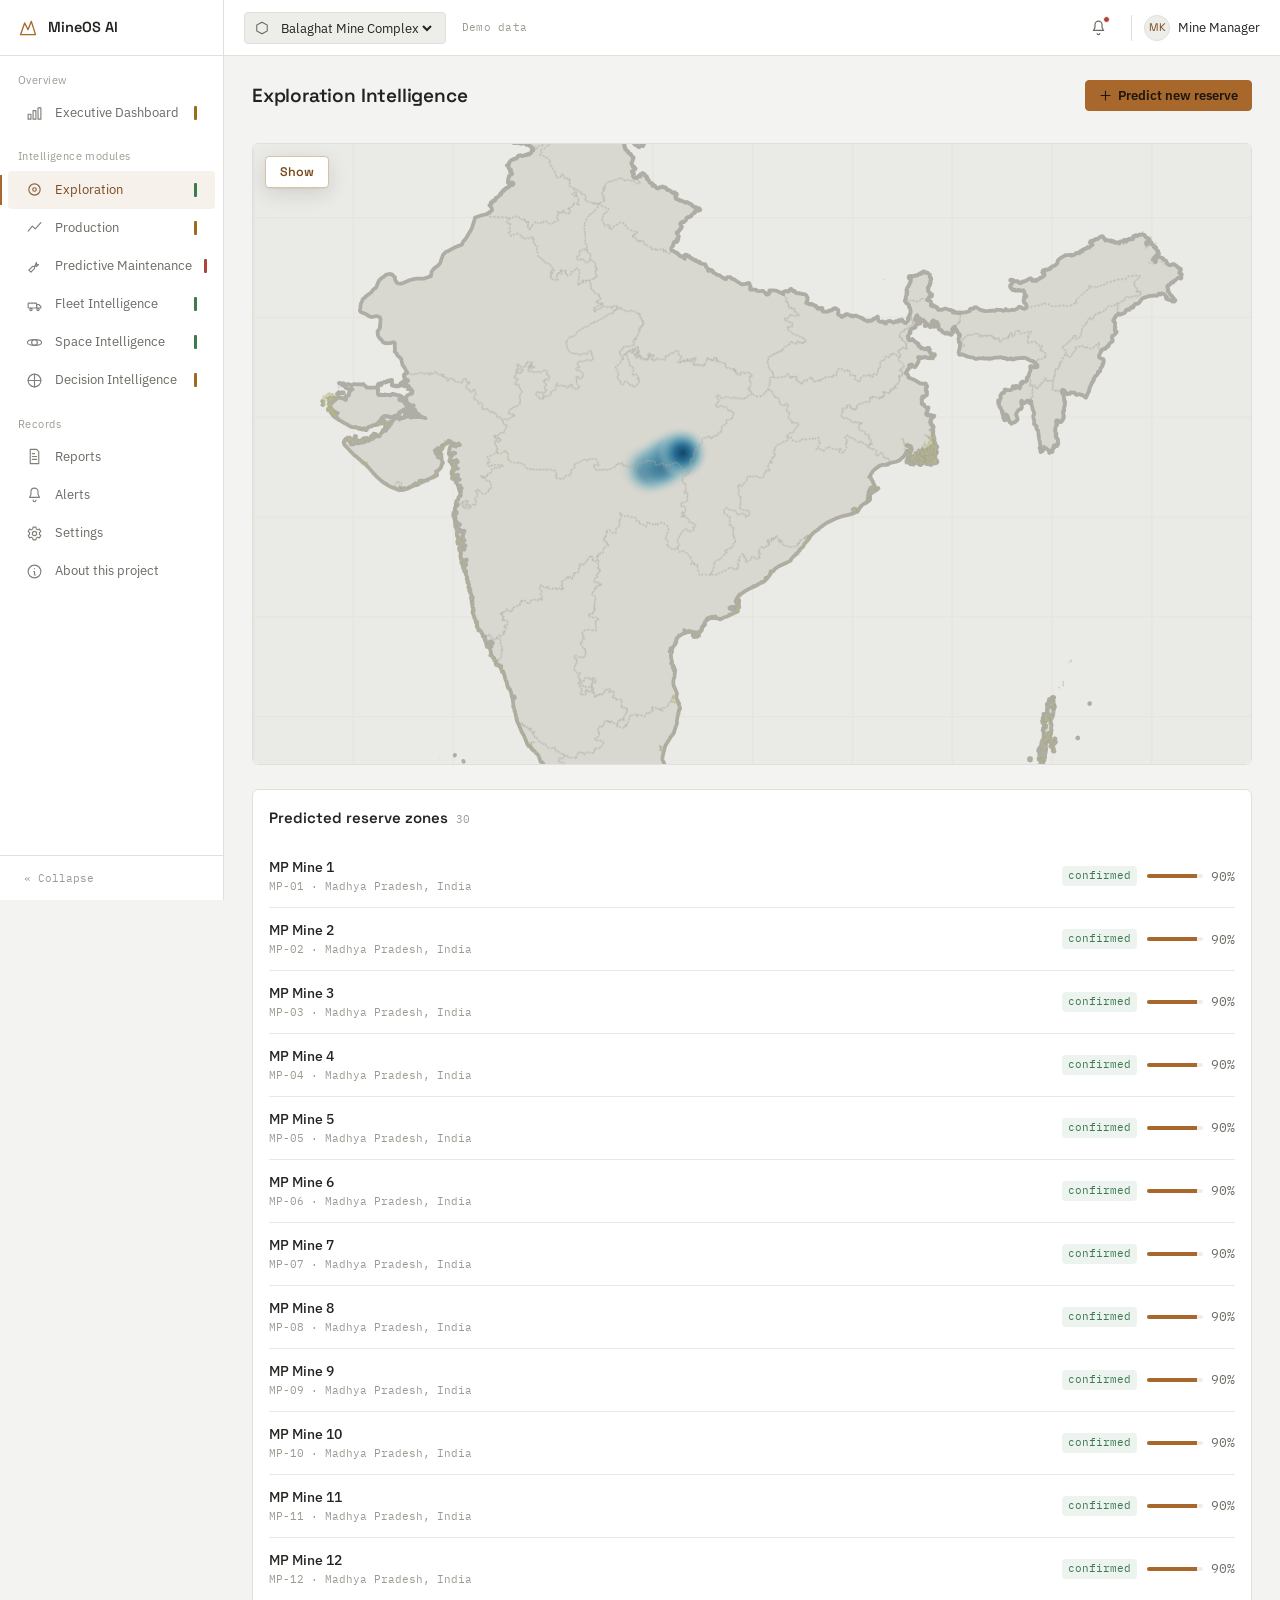
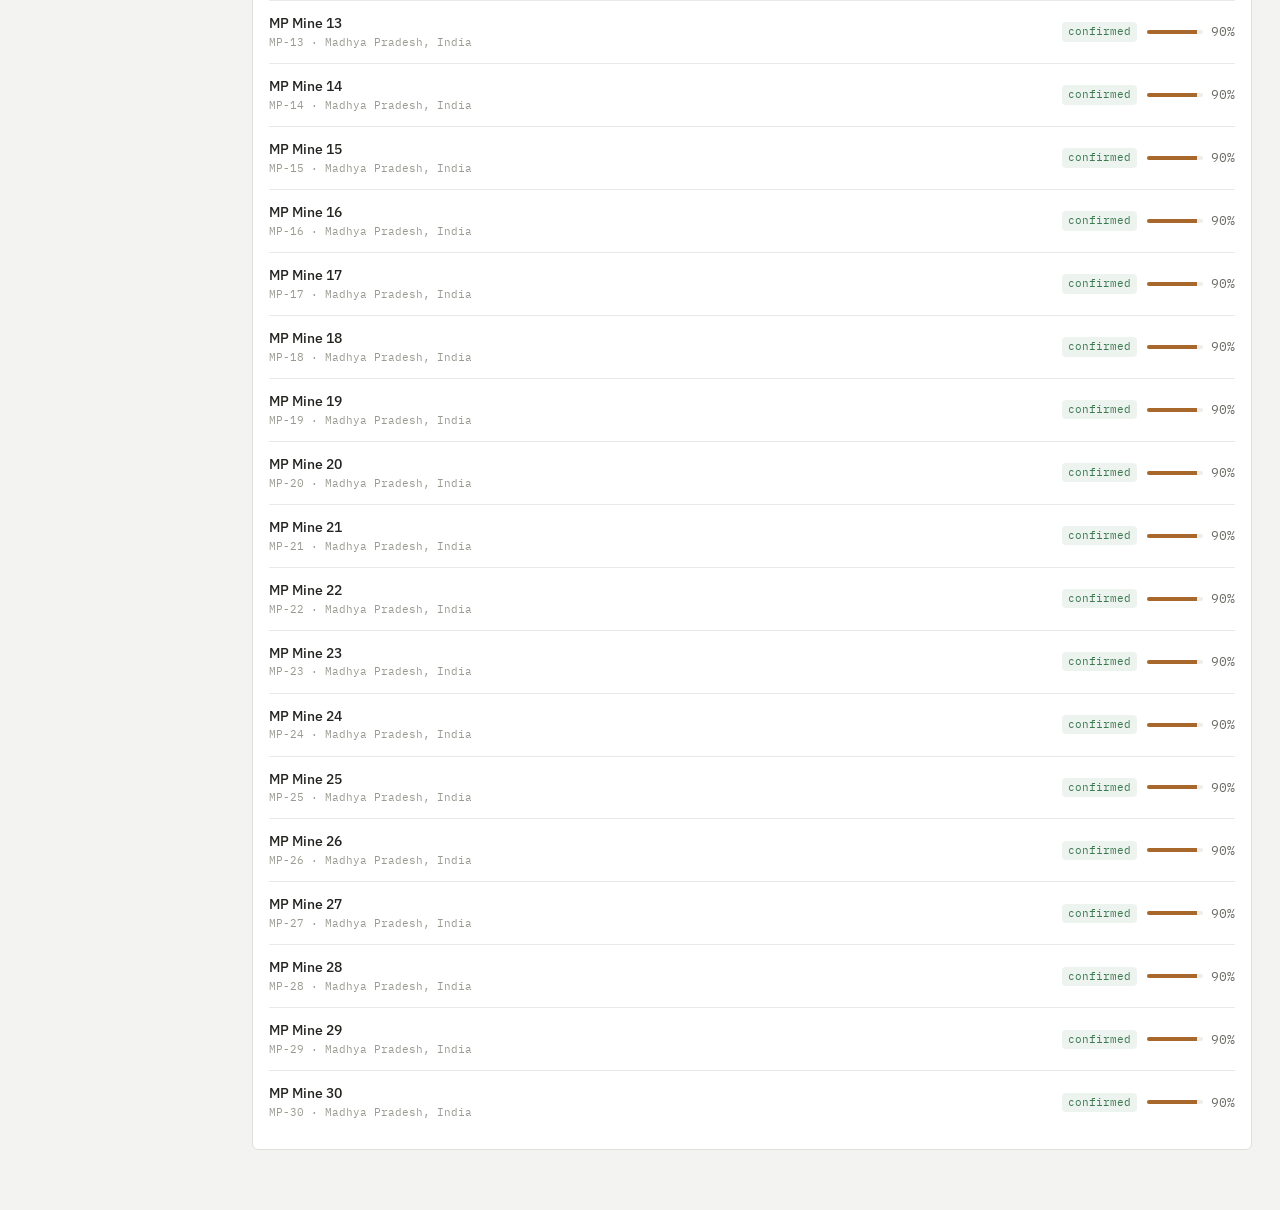
==== exploration.html @ 304593d7 "Initial commit" ====
<!DOCTYPE html>
<html lang="en">
<head>
<meta charset="UTF-8" />
<meta name="viewport" content="width=device-width, initial-scale=1.0" />
<title>Exploration Intelligence — MineOS AI</title>
<link rel="stylesheet" href="css/base.css" />
<link rel="stylesheet" href="css/layout.css" />
<link rel="stylesheet" href="css/components.css" />
<link rel="stylesheet" href="css/pages/exploration.css" />
</head>
<body>

  <div id="map"></div>
<div class="shell">
  <aside class="sidebar" id="app-shell-sidebar"></aside>
  <header class="topbar" id="app-shell-topbar"></header>

  <main class="main">
    <div class="page-header">
      <h1>Exploration Intelligence</h1>
      <button class="btn btn--primary" id="predict-btn">
        <svg width="14" height="14" viewBox="0 0 24 24" fill="none" stroke="currentColor" stroke-width="2"><path d="M12 3v18M3 12h18"/></svg>
        Predict new reserve
      </button>
    </div>

    <div class="exploration-layout">
      <div class="panel panel--flush">
        <div class="map-panel" id="exp-map"></div>
      </div>
      <div class="panel">
        <div class="section-title">Predicted reserve zones <span class="count" id="zone-count"></span></div>
        <div id="zone-list"></div>
      </div>
    </div>
  </main>
</div>

<script src="js/data/mock/reserves.js"></script>
<script src="js/services/api.js"></script>
<script src="js/components/mapPanel.js"></script>
<script src="js/nav.js"></script>
<script src="js/pages/exploration.js"></script>
</body>
</html>
---- css/base.css ----
/* ==========================================================================
   MineOS AI — base.css

   Design language: a mine site's control room, not a startup landing page.
   Flat surfaces, hairline rule lines, one accent colour used only where it
   means something (action, alert, live status). Hierarchy comes from type
   and spacing first; borders and shadows are the exception, not the default.
   ========================================================================== */

@import url('https://fonts.googleapis.com/css2?family=Space+Grotesk:wght@500;600&family=IBM+Plex+Sans:wght@400;500;600&family=IBM+Plex+Mono:wght@400;500&display=swap');

:root {
  /* --- Color system: bg / surface / text / muted / border / accent --- */
  --bg: #F3F3F1;          /* page background */
  --surface: #FFFFFF;     /* card / panel surface */
  --surface-2: #EDEDEA;   /* recessed / hover surface */
  --border: #E0DFDA;      /* hairline dividers */
  --border-soft: #E9E8E4; /* lighter rule, e.g. between rows inside a panel */
  --border-strong: #C9C8C1;

  --text: #232320;        /* primary text — warm near-black, not pure black */
  --text-muted: #6B6A63;  /* secondary text */
  --text-faint: #9B9A92;  /* tertiary / disabled */

  --accent: #A8672B;      /* the one accent — raw manganese ore, used deliberately */
  --accent-ink: #7A4B1F;  /* accent at text-weight contrast on light surfaces */
  --accent-dim: #D8C2A6;  /* accent border at low emphasis */
  --accent-wash: rgba(168, 103, 43, 0.09);

  --good: #3C7A50;
  --good-wash: rgba(60, 122, 80, 0.09);
  --watch: #9C6C1E;
  --watch-wash: rgba(156, 108, 30, 0.10);
  --critical: #AE4438;
  --critical-wash: rgba(174, 68, 56, 0.09);
  --info: #3D6E8F;
  --info-wash: rgba(61, 110, 143, 0.09);

  /* Shadows are reserved for things that actually float above content:
     the modal overlay, an open dropdown, a tooltip. Not for ordinary cards. */
  --shadow-elevated: 0 6px 20px rgba(30, 28, 22, 0.12), 0 1px 2px rgba(30, 28, 22, 0.06);

  /* --- Type: 5 sizes, 3 weights. Resist adding more. --- */
  --font-display: 'Space Grotesk', 'Arial Narrow', sans-serif;
  --font-body: 'IBM Plex Sans', -apple-system, BlinkMacSystemFont, sans-serif;
  --font-mono: 'IBM Plex Mono', 'Courier New', monospace;

  --text-xs: 11px;    /* micro labels, mono readouts */
  --text-sm: 12.5px;  /* secondary UI text */
  --text-base: 13.5px;/* body default */
  --text-md: 15px;    /* section titles, emphasis */
  --text-lg: 19px;    /* page headings */
  --text-xl: 28px;    /* the one "hero number" size, used sparingly */

  /* --- Spacing scale — used for margins/gaps instead of one-off values --- */
  --space-1: 4px;
  --space-2: 8px;
  --space-3: 12px;
  --space-4: 16px;
  --space-5: 24px;
  --space-6: 32px;
  --space-7: 44px;

  /* --- Layout --- */
  --topbar-h: 56px;
  --sidebar-w: 224px;
  --sidebar-w-collapsed: 60px;
  --radius: 6px;       /* panels, cards — a corner, not a pill */
  --radius-sm: 4px;    /* buttons, inputs, small chips */
  --ease: 160ms ease;
}

* { box-sizing: border-box; }
html { -webkit-text-size-adjust: 100%; }

body {
  margin: 0;
  background: var(--bg);
  color: var(--text);
  font-family: var(--font-body);
  font-size: var(--text-base);
  line-height: 1.55;
  -webkit-font-smoothing: antialiased;
}

h1, h2, h3, h4 {
  font-family: var(--font-display);
  font-weight: 600;
  margin: 0;
  color: var(--text);
  letter-spacing: -0.01em;
}

p { margin: 0 0 0.75em; color: var(--text-muted); max-width: 62ch; }
p:last-child { margin-bottom: 0; }

a { color: inherit; text-decoration: none; }
button { font-family: inherit; cursor: pointer; }
table { border-collapse: collapse; width: 100%; }

::selection { background: var(--accent-wash); color: var(--text); }

:focus-visible {
  outline: 2px solid var(--accent);
  outline-offset: 2px;
}

/* Numeric / instrument-readout text */
.num {
  font-family: var(--font-mono);
  font-variant-numeric: tabular-nums;
}

.label {
  font-size: var(--text-xs);
  color: var(--text-faint);
  letter-spacing: 0.02em;
}

.section-title {
  font-family: var(--font-display);
  font-size: var(--text-md);
  font-weight: 600;
  color: var(--text);
  display: flex;
  align-items: baseline;
  gap: var(--space-2);
  margin-bottom: var(--space-4);
}

.section-title .count {
  font-family: var(--font-mono);
  font-size: var(--text-xs);
  color: var(--text-faint);
  font-weight: 400;
}

.visually-hidden {
  position: absolute;
  width: 1px; height: 1px;
  overflow: hidden;
  clip: rect(0 0 0 0);
}

@media (prefers-reduced-motion: reduce) {
  * { animation-duration: 0.001ms !important; transition-duration: 0.001ms !important; }
}

::-webkit-scrollbar { width: 9px; height: 9px; }
::-webkit-scrollbar-track { background: transparent; }
::-webkit-scrollbar-thumb { background: var(--border-strong); border-radius: 5px; }
::-webkit-scrollbar-thumb:hover { background: var(--text-faint); }
---- css/layout.css ----
/* ==========================================================================
   MineOS AI — layout.css
   Topbar + sidebar shell shared by every authenticated page.
   ========================================================================== */

.shell {
  display: grid;
  grid-template-columns: var(--sidebar-w) 1fr;
  grid-template-rows: var(--topbar-h) 1fr;
  grid-template-areas:
    "sidebar topbar"
    "sidebar main";
  min-height: 100vh;
}

.shell.is-collapsed {
  grid-template-columns: var(--sidebar-w-collapsed) 1fr;
}

/* ---------- Topbar ---------- */
.topbar {
  grid-area: topbar;
  display: flex;
  align-items: center;
  gap: 16px;
  padding: 0 20px;
  background: var(--surface);
  border-bottom: 1px solid var(--border);
  position: sticky;
  top: 0;
  z-index: 20;
}

.topbar__site-select {
  display: flex;
  align-items: center;
  gap: 8px;
  padding: 6px 10px;
  background: var(--surface-2);
  border: 1px solid var(--border);
  border-radius: var(--radius-sm);
  font-size: 12.5px;
  color: var(--text-muted);
}
.topbar__site-select select {
  background: transparent;
  border: none;
  color: var(--text);
  font-family: var(--font-body);
  font-size: 12.5px;
}

.topbar__spacer { flex: 1; }

.topbar__demo-flag {
  font-size: var(--text-xs);
  font-family: var(--font-mono);
  color: var(--text-faint);
  letter-spacing: 0.02em;
}

.topbar__icon-btn {
  position: relative;
  width: 34px; height: 34px;
  display: grid;
  place-items: center;
  background: transparent;
  border: 1px solid transparent;
  border-radius: var(--radius-sm);
  color: var(--text-muted);
  transition: background var(--ease), border-color var(--ease), color var(--ease);
}
.topbar__icon-btn.topbar__menu-btn { display: none; }
.topbar__icon-btn:hover { background: var(--surface-2); border-color: var(--border); color: var(--text); }

.topbar__badge {
  position: absolute;
  top: 4px; right: 4px;
  width: 7px; height: 7px;
  border-radius: 50%;
  background: var(--critical);
  border: 1.5px solid var(--surface);
}

.topbar__user {
  display: flex;
  align-items: center;
  gap: 8px;
  padding-left: 12px;
  border-left: 1px solid var(--border);
  font-size: 12.5px;
}
.topbar__avatar {
  width: 26px; height: 26px;
  border-radius: 50%;
  background: var(--surface-2);
  border: 1px solid var(--border);
  display: grid;
  place-items: center;
  font-family: var(--font-display);
  font-size: 11px;
  color: var(--accent-ink);
}

/* ---------- Sidebar ---------- */
.sidebar {
  grid-area: sidebar;
  background: var(--surface);
  border-right: 1px solid var(--border);
  display: flex;
  flex-direction: column;
  position: sticky;
  top: 0;
  height: 100vh;
  overflow-y: auto;
}

.sidebar__brand {
  height: var(--topbar-h);
  display: flex;
  align-items: center;
  gap: 10px;
  padding: 0 18px;
  border-bottom: 1px solid var(--border);
  flex-shrink: 0;
}
.sidebar__brand-mark {
  width: 20px; height: 20px;
  flex-shrink: 0;
}
.sidebar__brand-name {
  font-family: var(--font-display);
  font-weight: 600;
  font-size: 14.5px;
  color: var(--text);
  white-space: nowrap;
  overflow: hidden;
}
.shell.is-collapsed .sidebar__brand-name,
.shell.is-collapsed .nav-link__label,
.shell.is-collapsed .nav-group__label {
  display: none;
}

.nav-group__label {
  font-size: 10.5px;
  color: var(--text-faint);
  letter-spacing: 0.04em;
  padding: 16px 18px 6px;
}

.nav-link {
  display: flex;
  align-items: center;
  gap: 12px;
  padding: 9px 18px;
  margin: 0 8px;
  border-radius: var(--radius-sm);
  color: var(--text-muted);
  font-size: 13px;
  position: relative;
  white-space: nowrap;
}
.nav-link svg { flex-shrink: 0; width: 17px; height: 17px; opacity: 0.85; }
.nav-link:hover { background: var(--surface-2); color: var(--text); }
.nav-link.is-active {
  background: var(--accent-wash);
  color: var(--accent-ink);
}
.nav-link.is-active::before {
  content: "";
  position: absolute;
  left: -8px; top: 4px; bottom: 4px;
  width: 2px;
  background: var(--accent);
}

/* the "core-sample" status rail: a thin strip of ticks reflecting each
   module's live status colour, unique ambient detail for a mining product */
.nav-link__tick {
  width: 3px; height: 14px;
  border-radius: 1px;
  background: var(--border);
  margin-left: auto;
  flex-shrink: 0;
}
.nav-link__tick[data-status="good"] { background: var(--good); }
.nav-link__tick[data-status="watch"] { background: var(--watch); }
.nav-link__tick[data-status="critical"] { background: var(--critical); }

.sidebar__footer {
  margin-top: auto;
  padding: 14px 18px;
  border-top: 1px solid var(--border);
  font-size: 11px;
  color: var(--text-faint);
  font-family: var(--font-mono);
}

.sidebar__collapse-btn {
  background: none;
  border: none;
  color: var(--text-faint);
  display: flex;
  align-items: center;
  gap: 6px;
  font-size: 11px;
  font-family: var(--font-mono);
}
.sidebar__collapse-btn:hover { color: var(--text); }

/* ---------- Main content ---------- */
.main {
  grid-area: main;
  padding: 24px 28px 60px;
  max-width: 1400px;
}

.page-header {
  display: flex;
  align-items: baseline;
  justify-content: space-between;
  flex-wrap: wrap;
  gap: var(--space-3);
}
.page-header h1 { font-size: var(--text-lg); }
.page-header__meta {
  font-size: var(--text-sm);
  color: var(--text-faint);
  font-family: var(--font-mono);
}

.grid {
  display: grid;
  gap: var(--space-5);
}
.grid--2col { grid-template-columns: 1.6fr 1fr; }

/* Vertical rhythm: consistent spacing between top-level blocks in .main,
   set once here rather than as one-off margin-top styles per page. */
.main > * + * { margin-top: var(--space-6); }

@media (max-width: 1100px) {
  .grid--2col { grid-template-columns: 1fr; }
}

@media (max-width: 860px) {
  .topbar__icon-btn.topbar__menu-btn { display: grid; }
  .shell { grid-template-columns: 1fr; grid-template-areas: "topbar" "main"; }
  .sidebar { position: fixed; left: 0; top: 0; z-index: 30; height: 100vh; transform: translateX(-100%); transition: transform 200ms ease; }
  .sidebar.is-open { transform: translateX(0); }
  .main { padding: 18px 16px 40px; }
}

.sidebar-scrim {
  display: none;
  position: fixed; inset: 0;
  background: rgba(20, 18, 14, 0.35);
  z-index: 25;
}
.sidebar-scrim.is-visible { display: block; }
---- css/components.css ----
/* ==========================================================================
   MineOS AI — components.css
   Borders do most of the separating; shadows are reserved for things that
   truly float (modal, tooltip). Radius is a small corner, not a pill.
   ========================================================================== */

/* ---------- Panel (generic container) ---------- */
.panel {
  background: var(--surface);
  border: 1px solid var(--border);
  border-radius: var(--radius);
  padding: var(--space-4);
}
.panel--flush { padding: 0; overflow: hidden; }

/* ---------- Metrics row (dashboard/report KPIs) ----------
   A single bordered row divided into columns, not four repeated card
   boxes — the same information, one container. */
.metrics-row {
  display: grid;
  grid-template-columns: repeat(4, 1fr);
  background: var(--surface);
  border: 1px solid var(--border);
  border-radius: var(--radius);
}
.metric {
  padding: var(--space-4) var(--space-5);
  border-left: 1px solid var(--border);
}
.metric:first-child { border-left: none; }

.metric__label {
  font-size: var(--text-sm);
  color: var(--text-muted);
  margin-bottom: var(--space-2);
}
.metric__value {
  font-family: var(--font-display);
  font-size: var(--text-xl);
  font-weight: 600;
  color: var(--text);
  line-height: 1;
  display: flex;
  align-items: baseline;
  gap: 4px;
}
.metric__value .unit { font-size: var(--text-md); color: var(--text-faint); font-weight: 500; }

.metric__delta {
  margin-top: var(--space-2);
  font-size: var(--text-sm);
  font-family: var(--font-mono);
  display: flex;
  align-items: center;
  gap: 5px;
  color: var(--text-faint);
}
.metric__delta[data-trend="up"] { color: var(--good); }
.metric__delta[data-trend="down"] { color: var(--critical); }

@media (max-width: 1100px) {
  .metrics-row { grid-template-columns: repeat(2, 1fr); }
  .metric:nth-child(3) { border-left: none; }
}
@media (max-width: 640px) {
  .metrics-row { grid-template-columns: 1fr; }
  .metric { border-left: none; border-top: 1px solid var(--border); }
  .metric:first-child { border-top: none; }
}

/* ---------- Buttons ---------- */
.btn {
  display: inline-flex;
  align-items: center;
  gap: 6px;
  padding: 7px 13px;
  border-radius: var(--radius-sm);
  border: 1px solid var(--border);
  background: var(--surface);
  color: var(--text);
  font-size: var(--text-sm);
  font-weight: 500;
  line-height: 1.2;
  transition: background var(--ease), border-color var(--ease), color var(--ease);
}
.btn:hover { border-color: var(--border-strong); background: var(--surface-2); }
.btn--primary {
  background: var(--accent);
  border-color: var(--accent);
  color: #1C1710;
  font-weight: 600;
}
.btn--primary:hover { background: #B9773A; border-color: #B9773A; }
.btn--ghost { background: transparent; border-color: transparent; color: var(--text-muted); }
.btn--ghost:hover { background: var(--surface-2); color: var(--text); border-color: transparent; }
.btn--danger-outline { border-color: var(--critical); color: var(--critical); background: transparent; }
.btn--danger-outline:hover { background: var(--critical-wash); }
.btn--sm { padding: 5px 10px; font-size: var(--text-xs); }
.btn[disabled] { opacity: 0.45; cursor: not-allowed; }
.btn svg { width: 13px; height: 13px; }

/* ---------- Status tags (not pills) ----------
   A small rectangular tag: colour carries the meaning, shape stays quiet. */
.badge {
  display: inline-flex;
  align-items: center;
  gap: 5px;
  font-size: var(--text-xs);
  font-family: var(--font-mono);
  padding: 1px 6px;
  border-radius: var(--radius-sm);
  line-height: 1.6;
}
.badge--good { color: var(--good); background: var(--good-wash); }
.badge--watch { color: var(--watch); background: var(--watch-wash); }
.badge--critical { color: var(--critical); background: var(--critical-wash); }
.badge--info { color: var(--info); background: var(--info-wash); }
.badge--neutral { color: var(--text-faint); background: var(--surface-2); }

/* ---------- Table ---------- */
.data-table th {
  text-align: left;
  font-size: var(--text-xs);
  color: var(--text-faint);
  font-weight: 500;
  letter-spacing: 0.02em;
  padding: 0 var(--space-3) var(--space-2);
  border-bottom: 1px solid var(--border);
}
.data-table td {
  padding: var(--space-3);
  border-bottom: 1px solid var(--border-soft);
  font-size: var(--text-base);
  color: var(--text);
}
.data-table tbody tr { cursor: default; transition: background var(--ease); }
.data-table tbody tr.is-clickable { cursor: pointer; }
.data-table tr:last-child td { border-bottom: none; }
.data-table tr:hover td { background: var(--surface-2); }
.data-table tr.is-selected td { background: var(--accent-wash); }
.data-table td.num, .data-table th.num { text-align: right; font-family: var(--font-mono); }
.data-table th.is-sortable { cursor: pointer; user-select: none; }
.data-table th.is-sortable:hover { color: var(--text-muted); }

/* ---------- Confidence meter ---------- */
.confidence {
  display: flex;
  align-items: center;
  gap: 8px;
}
.confidence__track {
  width: 56px; height: 4px;
  background: var(--surface-2);
  border-radius: 2px;
  overflow: hidden;
}
.confidence__fill { height: 100%; background: var(--accent); }
.confidence__val { font-family: var(--font-mono); font-size: var(--text-sm); color: var(--text-muted); }

/* ---------- Recommendation list ----------
   A divided list, not a grid of identical cards — each item is a row with
   its own weight (confidence, status) rather than a repeated box. */
.rec-list { display: flex; flex-direction: column; }
.rec-item {
  padding: var(--space-4) 0;
  border-bottom: 1px solid var(--border-soft);
}
.rec-list .rec-item:last-child { border-bottom: none; }
.rec-item__top {
  display: flex;
  justify-content: space-between;
  align-items: flex-start;
  gap: var(--space-4);
}
.rec-item__module {
  font-size: var(--text-xs);
  font-family: var(--font-mono);
  color: var(--text-faint);
  letter-spacing: 0.02em;
}
.rec-item__title {
  font-family: var(--font-display);
  font-size: var(--text-md);
  font-weight: 600;
  margin-top: 3px;
}
.rec-item__why {
  font-size: var(--text-sm);
  color: var(--text-muted);
  margin-top: var(--space-2);
  max-width: 68ch;
}
.rec-item__actions { display: flex; gap: var(--space-2); margin-top: var(--space-3); }
.rec-item.is-accepted { opacity: 0.5; }
.rec-item.is-rejected { opacity: 0.4; }
.rec-item__status-note { font-size: var(--text-xs); font-family: var(--font-mono); color: var(--text-faint); margin-top: var(--space-3); }

/* ---------- Loading skeleton ---------- */
.skeleton {
  background: linear-gradient(90deg, var(--surface-2) 25%, #F8F7F4 37%, var(--surface-2) 63%);
  background-size: 400% 100%;
  animation: skeleton-wave 1.5s ease infinite;
  border-radius: var(--radius-sm);
}
@keyframes skeleton-wave { 0% { background-position: 100% 50%; } 100% { background-position: 0 50%; } }
@media (prefers-reduced-motion: reduce) { .skeleton { animation: none; background: var(--surface-2); } }

/* ---------- Modal (a genuinely elevated surface — shadow earns its keep) ---------- */
.modal-overlay {
  position: fixed; inset: 0;
  background: rgba(20, 18, 14, 0.45);
  display: none;
  align-items: center;
  justify-content: center;
  z-index: 100;
}
.modal-overlay.is-open { display: flex; }
.modal {
  width: 420px;
  max-width: calc(100vw - 32px);
  background: var(--surface);
  border: 1px solid var(--border);
  border-radius: var(--radius);
  padding: var(--space-5);
  box-shadow: var(--shadow-elevated);
}
.modal__header { display: flex; justify-content: space-between; align-items: center; margin-bottom: var(--space-3); }
.modal__close { background: none; border: none; color: var(--text-faint); font-size: 18px; line-height: 1; }
.modal__footer { display: flex; justify-content: flex-end; gap: var(--space-2); margin-top: var(--space-4); }

/* ---------- Map panel (SVG schematic, no external tiles required) ---------- */
.map-panel { position: relative; background: #EAEAE6; border-radius: var(--radius); overflow: hidden; }
.map-panel svg { width: 100%; height: 100%; display: block; }
.map-panel__layers {
  position: absolute; top: var(--space-3); left: var(--space-3);
  background: var(--surface);
  border: 1px solid var(--border);
  border-radius: var(--radius-sm);
  padding: var(--space-2) var(--space-3);
  font-size: var(--text-sm);
  display: flex; flex-direction: column; gap: 6px;
}
.map-panel__layers label { display: flex; align-items: center; gap: 7px; color: var(--text-muted); }
.map-panel__layers--inline { position: static; margin: var(--space-3) var(--space-3) 0; }
.map-panel__zone { cursor: pointer; transition: opacity 150ms ease; }
.map-panel__zone:hover { opacity: 0.8; }
.map-panel__tooltip {
  position: absolute;
  background: var(--text);
  color: var(--surface);
  border-radius: var(--radius-sm);
  padding: 5px 9px;
  font-size: var(--text-sm);
  pointer-events: none;
  display: none;
  z-index: 5;
  white-space: nowrap;
}

/* ---------- Chart panel (lightweight canvas line/bar) ---------- */
.chart-panel { position: relative; }
.chart-panel canvas { width: 100%; display: block; }
.chart-legend { display: flex; gap: var(--space-4); margin-top: var(--space-3); font-size: var(--text-sm); color: var(--text-muted); }
.chart-legend__item { display: flex; align-items: center; gap: 6px; }
.chart-legend__swatch { width: 10px; height: 2px; }

/* ---------- Forms ---------- */
.field { display: flex; flex-direction: column; gap: 6px; margin-bottom: var(--space-4); }
.field label { font-size: var(--text-sm); color: var(--text-muted); }
.field input[type="text"], .field input[type="email"], .field input[type="password"], .field select {
  background: var(--surface);
  border: 1px solid var(--border);
  border-radius: var(--radius-sm);
  padding: 8px 10px;
  color: var(--text);
  font-size: var(--text-base);
  font-family: var(--font-body);
  transition: border-color var(--ease);
}
.field input:focus, .field select:focus { border-color: var(--accent); }
.field--range { display: flex; flex-direction: column; gap: 6px; }
.field--range .field__value { font-family: var(--font-mono); font-size: var(--text-sm); color: var(--accent-ink); }
input[type="range"] { accent-color: var(--accent); width: 100%; }

/* Standalone select control (toolbar filters, not inside a labeled .field) */
.select {
  background: var(--surface);
  border: 1px solid var(--border);
  border-radius: var(--radius-sm);
  padding: 7px 10px;
  color: var(--text);
  font-size: var(--text-sm);
  font-family: var(--font-body);
}
.select:focus { border-color: var(--accent); }

.toolbar { display: flex; gap: var(--space-2); align-items: center; }
.toolbar--wrap { flex-wrap: wrap; margin-bottom: var(--space-4); }
.ml-auto { margin-left: auto; }
.btn--block { width: 100%; justify-content: center; }

/* ---------- Tabs ---------- */
.tabs { display: flex; gap: 4px; border-bottom: 1px solid var(--border); margin-bottom: var(--space-4); }
.tab {
  padding: var(--space-2) 2px; margin-right: var(--space-5);
  font-size: var(--text-base); color: var(--text-muted);
  border-bottom: 2px solid transparent;
  background: none; border-top: none; border-left: none; border-right: none;
  transition: color var(--ease), border-color var(--ease);
}
.tab:hover { color: var(--text); }
.tab.is-active { color: var(--text); border-bottom-color: var(--accent); }
.tabs--inline { border-bottom: none; margin-bottom: 0; }

/* ---------- Empty state ---------- */
.empty-state { padding: var(--space-7) var(--space-4); text-align: center; color: var(--text-faint); }
.empty-state h3 { color: var(--text-muted); font-size: var(--text-base); margin-bottom: 6px; }

/* ---------- Alert / banner ---------- */
.banner {
  display: flex; align-items: center; gap: var(--space-3);
  padding: var(--space-3) var(--space-4); border-radius: var(--radius-sm);
  font-size: var(--text-base); margin-bottom: var(--space-4);
  border: 1px solid var(--critical);
  background: var(--critical-wash);
  color: var(--text);
}
.banner--watch { border-color: var(--watch); background: var(--watch-wash); }
.banner--info { border-color: var(--info); background: var(--info-wash); }

/* ---------- Alerts ticker (dashboard) ---------- */
.ticker-row {
  display: flex; align-items: center; gap: var(--space-3);
  padding: var(--space-3) 0; border-bottom: 1px solid var(--border-soft);
  font-size: var(--text-base);
}
.ticker-row:last-child { border-bottom: none; }
.ticker-row__time { font-family: var(--font-mono); font-size: var(--text-xs); color: var(--text-faint); width: 50px; flex-shrink: 0; }

/* ---------- Connection row (settings) ---------- */
.conn-row { display: flex; align-items: center; justify-content: space-between; padding: var(--space-4) 0; border-bottom: 1px solid var(--border-soft); }
.conn-row:last-child { border-bottom: none; }
.conn-row__name { font-size: var(--text-base); }
.conn-row__meta { font-size: var(--text-xs); color: var(--text-faint); margin-top: 2px; }
---- css/pages/exploration.css ----
.exploration-layout {
  display: grid;
  gap: var(--space-5);
  width: 100%;
}

.exploration-layout .map-panel {
  height: min(620px, calc(100vh - 180px));
  min-height: 480px;
  cursor: default;
}

.zone-item {
  display: flex;
  align-items: center;
  justify-content: space-between;
  padding: 12px 0;
  border-bottom: 1px solid var(--border-soft);
  cursor: pointer;
}
.zone-item:last-child { border-bottom: none; }
.zone-item:hover .zone-item__name { color: var(--accent); }
.zone-item__name { font-size: 13.5px; font-weight: 500; }
.zone-item__id { font-family: var(--font-mono); font-size: 11px; color: var(--text-faint); }

.india-map__marker { outline: none; cursor: default; }
.india-map__marker:focus .india-map__marker,
.india-map__marker:focus { opacity: 0.8; }
.india-map__markers.is-hidden { display: none; }
.india-map__marker-label { display: none; pointer-events: none; font-weight: 500; }
.india-map__dot { fill: #000000; stroke: none; filter: none; }
.india-map__heatmap { pointer-events: none; mix-blend-mode: multiply; }
.india-map__state-boundaries path {
  fill: none;
  stroke: #AFAEA6;
  stroke-width: 0.75;
  stroke-dasharray: 2 2;
  vector-effect: non-scaling-stroke;
  pointer-events: none;
}
.india-map__marker:hover .india-map__marker-label,
.india-map__marker:focus .india-map__marker-label { display: block; }
.map-panel__tooltip--india { max-width: 220px; white-space: normal; line-height: 1.4; }
.map-panel__tooltip--india strong,
.map-panel__tooltip--india span { display: block; }
.map-panel__tooltip--india strong { color: #FFFFFF; font-weight: 600; }
.map-panel__tooltip--india span { color: #D8D7D0; font-size: 11px; }
.map-panel__tooltip--india b { color: #FFFFFF; font-weight: 500; }
.india-map__show-points {
  position: absolute;
  top: var(--space-3);
  left: var(--space-3);
  z-index: 2;
  min-width: 64px;
  height: 32px;
  padding: 0 var(--space-3);
  border: 1px solid var(--accent-dim);
  border-radius: var(--radius-sm);
  background: var(--surface);
  color: var(--accent-ink);
  font-family: var(--font-display);
  font-size: var(--text-sm);
  font-weight: 600;
  box-shadow: var(--shadow-elevated);
}
.india-map__show-points:hover { background: var(--accent-wash); border-color: var(--accent); }
.india-map__controls {
  position: absolute;
  top: var(--space-3);
  right: var(--space-3);
  display: flex;
  gap: 4px;
  padding: 4px;
  background: var(--surface);
  border: 1px solid var(--border);
  border-radius: var(--radius-sm);
  box-shadow: var(--shadow-elevated);
}
.india-map__controls button {
  min-width: 28px;
  height: 28px;
  padding: 0 7px;
  border: 0;
  border-radius: var(--radius-sm);
  background: transparent;
  color: var(--text-muted);
  font-family: var(--font-mono);
  font-size: 14px;
}
.india-map__controls button:hover { background: var(--surface-2); color: var(--text); }
.india-map__controls button:last-child { font-size: var(--text-xs); }
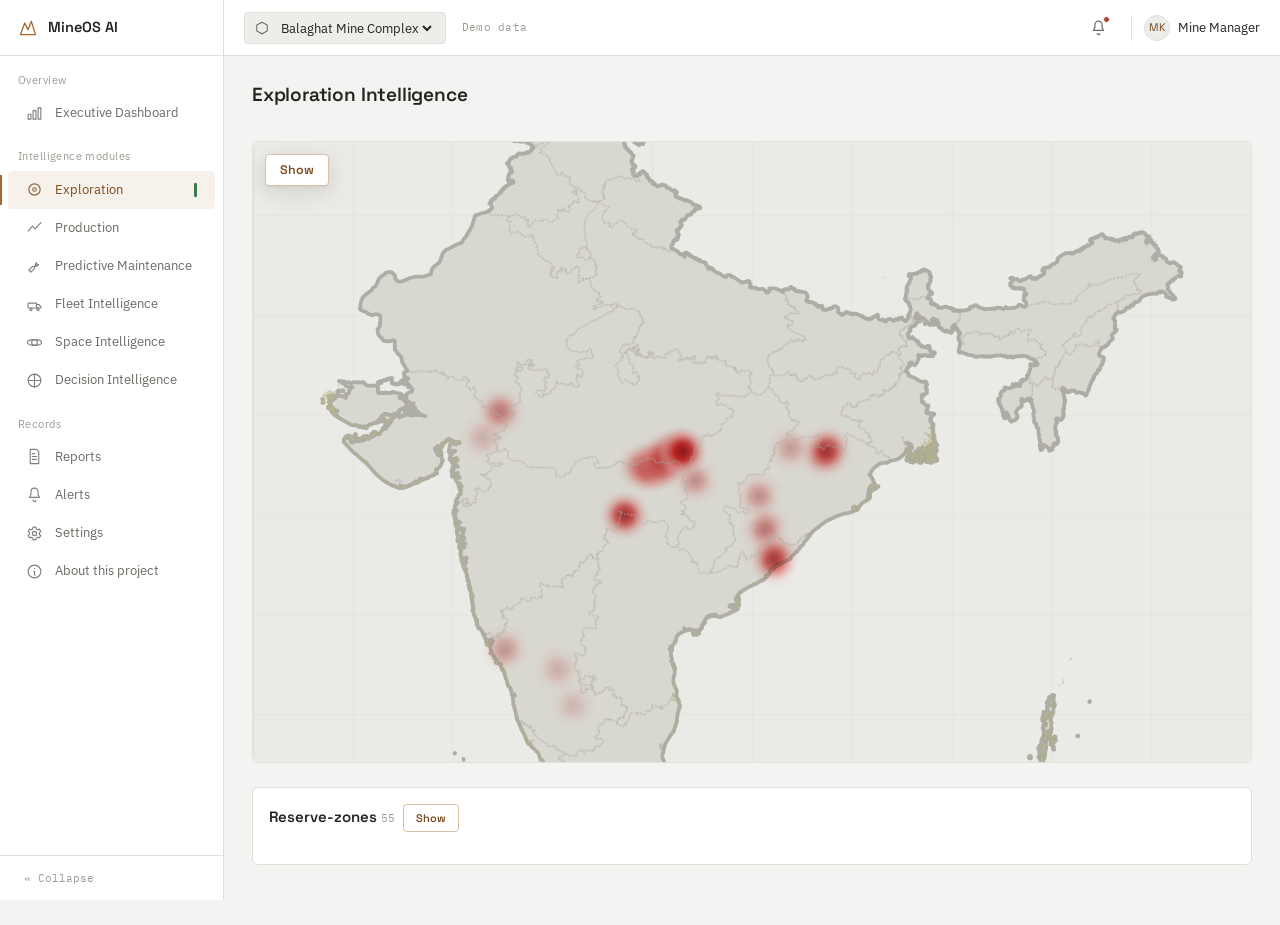
==== commit 21080f63: "Additions based on backend members request" ====
--- a/exploration.html
+++ b/exploration.html
@@ -19,10 +19,6 @@
   <main class="main">
     <div class="page-header">
       <h1>Exploration Intelligence</h1>
-      <button class="btn btn--primary" id="predict-btn">
-        <svg width="14" height="14" viewBox="0 0 24 24" fill="none" stroke="currentColor" stroke-width="2"><path d="M12 3v18M3 12h18"/></svg>
-        Predict new reserve
-      </button>
     </div>
 
     <div class="exploration-layout">
@@ -30,8 +26,11 @@
         <div class="map-panel" id="exp-map"></div>
       </div>
       <div class="panel">
-        <div class="section-title">Predicted reserve zones <span class="count" id="zone-count"></span></div>
-        <div id="zone-list"></div>
+        <div class="section-title">
+          <span>Reserve-zones <span class="count" id="zone-count"></span></span>
+          <button class="zone-list__toggle" id="zone-list-toggle" type="button" aria-expanded="false" aria-controls="zone-list">Show</button>
+        </div>
+        <div id="zone-list" hidden></div>
       </div>
     </div>
   </main>
--- a/css/pages/exploration.css
+++ b/css/pages/exploration.css
@@ -8,20 +8,66 @@
   height: min(620px, calc(100vh - 180px));
   min-height: 480px;
   cursor: default;
+  touch-action: none;
 }
 
 .zone-item {
+  border-bottom: 1px solid var(--border-soft);
+}
+.zone-item summary {
   display: flex;
   align-items: center;
   justify-content: space-between;
+  gap: var(--space-3);
   padding: 12px 0;
-  border-bottom: 1px solid var(--border-soft);
   cursor: pointer;
+  list-style: none;
 }
+.zone-item summary::-webkit-details-marker { display: none; }
+.zone-item summary::before {
+  content: "+";
+  flex: 0 0 18px;
+  color: var(--text-faint);
+  font-family: var(--font-mono);
+  font-size: 16px;
+  line-height: 1;
+  order: 2;
+  text-align: center;
+}
+.zone-item[open] summary::before { content: "−"; }
+.zone-item summary > div:first-child { flex: 1; min-width: 0; }
+.zone-item__details {
+  display: grid;
+  gap: 6px;
+  padding: 0 28px 14px;
+  color: var(--text-muted);
+  font-size: 11px;
+  line-height: 1.45;
+}
+.zone-item__details span { display: block; }
+.zone-item__details b { color: var(--text); font-weight: 600; }
 .zone-item:last-child { border-bottom: none; }
-.zone-item:hover .zone-item__name { color: var(--accent); }
+.zone-item summary:hover .zone-item__name { color: var(--accent); }
+.zone-item summary:focus-visible {
+  outline: 2px solid var(--accent);
+  outline-offset: 3px;
+}
 .zone-item__name { font-size: 13.5px; font-weight: 500; }
 .zone-item__id { font-family: var(--font-mono); font-size: 11px; color: var(--text-faint); }
+
+.zone-list__toggle {
+  min-width: 56px;
+  height: 28px;
+  padding: 0 10px;
+  border: 1px solid var(--accent-dim);
+  border-radius: var(--radius-sm);
+  background: var(--surface);
+  color: var(--accent-ink);
+  font-family: var(--font-display);
+  font-size: 11px;
+  font-weight: 600;
+}
+.zone-list__toggle:hover { background: var(--accent-wash); border-color: var(--accent); }
 
 .india-map__marker { outline: none; cursor: default; }
 .india-map__marker:focus .india-map__marker,
@@ -64,6 +110,7 @@
   box-shadow: var(--shadow-elevated);
 }
 .india-map__show-points:hover { background: var(--accent-wash); border-color: var(--accent); }
+.exploration-layout .map-panel.is-panning { cursor: grabbing; }
 .india-map__controls {
   position: absolute;
   top: var(--space-3);
